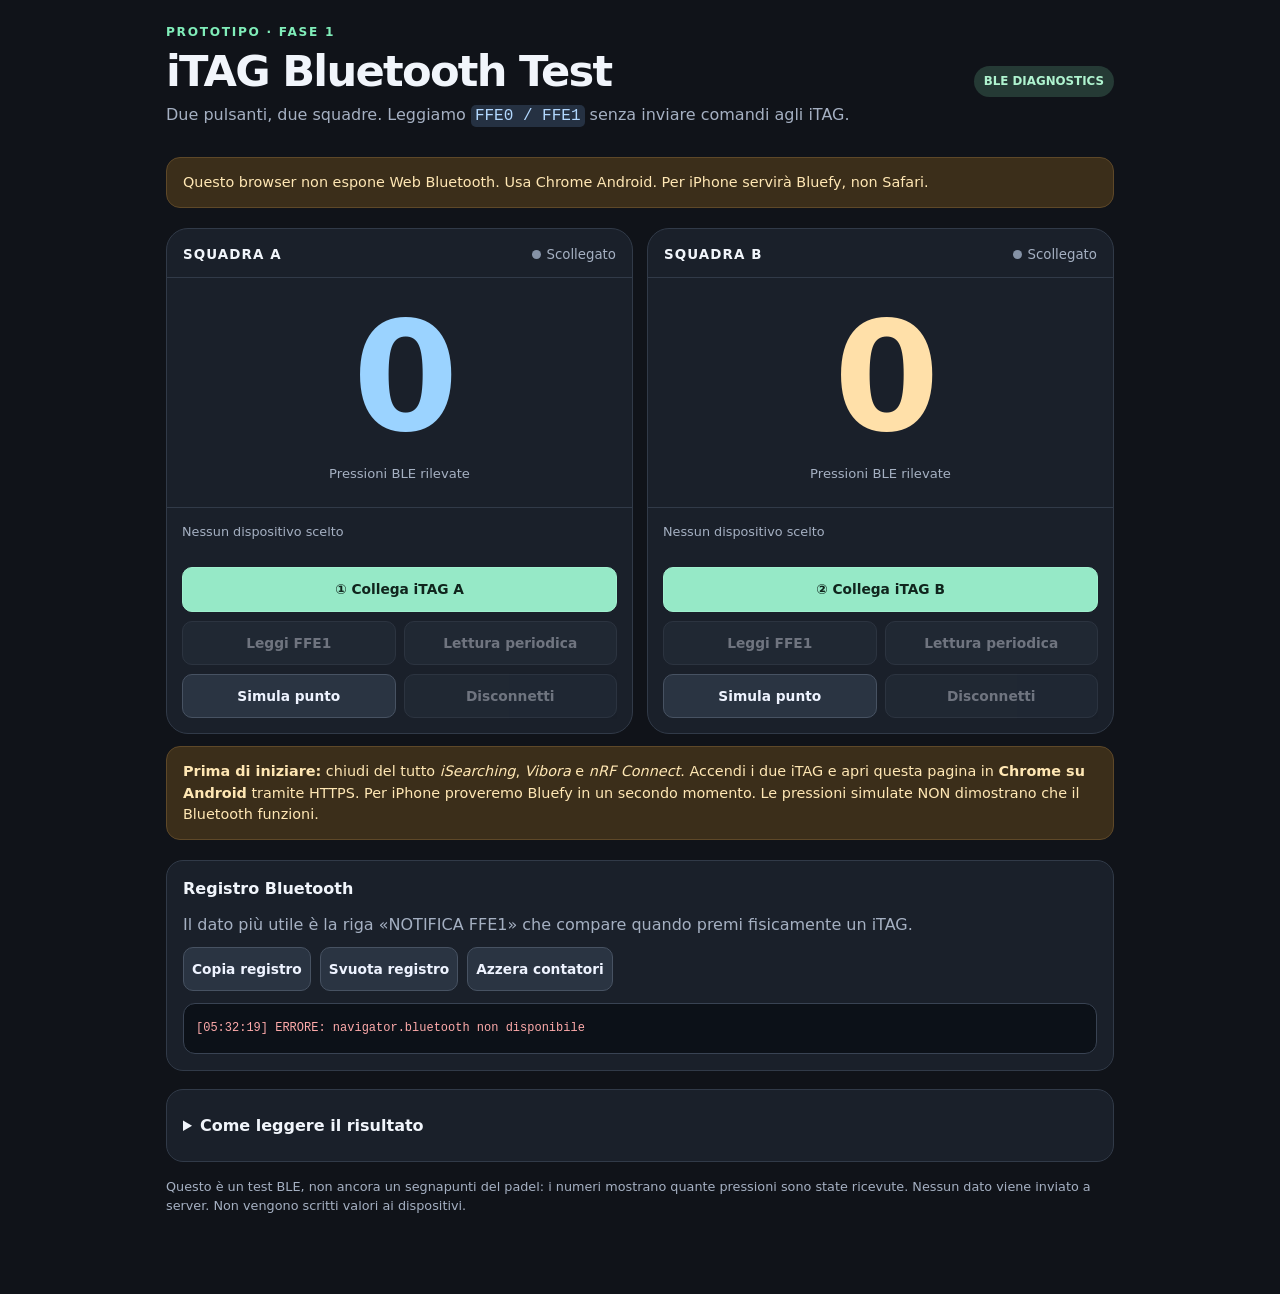
==== index.html @ ce665b89 "Add files via upload" ====
<!doctype html>
<html lang="it">
<head>
  <meta charset="utf-8">
  <meta name="viewport" content="width=device-width, initial-scale=1, viewport-fit=cover">
  <meta name="theme-color" content="#101319">
  <title>iTAG BLE Test — Due pulsanti</title>
  <style>
    :root{color-scheme:dark;--bg:#101319;--panel:#1a202a;--edge:#313a48;--text:#f1f5fb;--muted:#a5b0c2;--green:#80edb9;--yellow:#ffd27a;--blue:#90c4ff;--red:#ffa3a3}
    *{box-sizing:border-box}
    html{font-size:16px}body{background:var(--bg);color:var(--text);font-family:system-ui,-apple-system,BlinkMacSystemFont,"Segoe UI",sans-serif;margin:0;line-height:1.48}
    .wrap{width:min(980px,100%);margin:0 auto;padding:24px 16px 80px}
    header{display:flex;align-items:center;justify-content:space-between;gap:16px;margin:0 0 18px}
    .eyebrow{font-size:.76rem;letter-spacing:.14em;text-transform:uppercase;color:var(--green);font-weight:800}
    h1{font-size:clamp(1.7rem,5vw,2.7rem);letter-spacing:-.04em;line-height:1.12;margin:5px 0 8px}
    h2{font-size:1rem;margin:0 0 12px}p{color:var(--muted);margin:0 0 10px}small{color:var(--muted)}
    .tag{background:#253a35;color:#aff3cf;padding:7px 10px;border-radius:999px;font-size:.74rem;font-weight:700;white-space:nowrap}
    .info{background:#202a38;border:1px solid #344459;border-radius:14px;padding:14px 16px;font-size:.9rem;margin:12px 0 20px;color:#d7e3f5}
    .info.warn{background:#3b2e1a;border-color:#5e4828;color:#ffe7b4}
    .grid{display:grid;grid-template-columns:repeat(2,minmax(0,1fr));gap:14px}
    .card{background:var(--panel);border:1px solid var(--edge);border-radius:22px;overflow:hidden}
    .teamhead{padding:16px 16px 12px;border-bottom:1px solid var(--edge);display:flex;align-items:center;justify-content:space-between;gap:10px}
    .team-label{letter-spacing:.08em;text-transform:uppercase;font-weight:800;font-size:.84rem}
    .light{display:inline-block;width:9px;height:9px;border-radius:100%;background:#8592a6;margin-right:5px}
    .light.on{background:var(--green);box-shadow:0 0 0 4px #80edb920}.light.no{background:#e6ad65}
    .score{font-size:clamp(4.7rem,16vw,9.5rem);font-weight:900;line-height:1;text-align:center;letter-spacing:-.08em;padding:24px 0 10px;font-variant-numeric:tabular-nums}
    .card.a .score{color:#9bd3ff}.card.b .score{color:#ffe0a9}
    .subscore{text-align:center;color:var(--muted);font-size:.82rem;padding-bottom:16px;min-height:43px}
    .details{border-top:1px solid var(--edge);padding:15px;display:flex;flex-direction:column;gap:9px}
    .device-line{font-size:.8rem;color:var(--muted);min-height:35px;overflow-wrap:anywhere}
    .buttons{display:grid;grid-template-columns:1fr 1fr;gap:8px}
    button{font:inherit;cursor:pointer;font-size:.86rem;font-weight:800;border-radius:10px;border:1px solid #475262;background:#2a3442;color:#eef3ff;padding:11px 8px;touch-action:manipulation;min-height:43px}
    button.primary{border-color:#a0f0ce;background:#96e9c7;color:#10251d}
    button:disabled{cursor:not-allowed;opacity:.40}
    button:focus-visible{outline:3px solid #84b5fd;outline-offset:2px}
    .panel{margin-top:18px;background:var(--panel);border:1px solid var(--edge);border-radius:17px;padding:16px}
    .tools{display:flex;flex-wrap:wrap;gap:9px}.tools button{min-width:120px}
    .log{border:1px solid #394353;border-radius:12px;background:#0c1118;max-height:340px;overflow-y:auto;font:12px/1.55 ui-monospace,SFMono-Regular,Consolas,monospace;padding:12px;white-space:pre-wrap;overflow-wrap:anywhere;color:#b5c5d8}
    .entry{padding:3px 0;border-bottom:1px solid #202a35}.entry:last-child{border-bottom:0}
    .err{color:#ffabab}.good{color:#a4f1c5}.attention{color:#ffda95}
    details{margin-top:18px}summary{cursor:pointer;font-weight:700;padding:8px 0}
    code{background:#253142;padding:2px 4px;border-radius:5px;color:#b2d8ff}
    .footer{font-size:.8rem;margin-top:16px;color:var(--muted)}
    @media(max-width:570px){.wrap{padding:19px 12px 80px}header{align-items:flex-start}.grid{gap:10px}.card{border-radius:16px}.teamhead{padding:12px 10px}.details{padding:10px}.buttons{grid-template-columns:1fr} .buttons button{min-height:40px;padding:9px 7px} .device-line{font-size:.74rem}.score{font-size:clamp(4.5rem,21vw,7rem)}.tag{font-size:.65rem}}
  </style>
</head>
<body>
  <main class="wrap">
    <header><div><div class="eyebrow">Prototipo · Fase 1</div><h1>iTAG Bluetooth Test</h1><p>Due pulsanti, due squadre. Leggiamo <code>FFE0 / FFE1</code> senza inviare comandi agli iTAG.</p></div><div class="tag">BLE DIAGNOSTICS</div></header>
    <div id="compat" class="info" role="status">Verifica supporto Bluetooth…</div>
    <section class="grid" aria-label="Test squadre">
      <article class="card a">
        <div class="teamhead"><span class="team-label">Squadra A</span><small><span class="light" id="light0"></span><span id="state0">Scollegato</span></small></div>
        <div class="score" id="score0" aria-live="polite">0</div><div class="subscore" id="sub0">Pressioni BLE rilevate</div>
        <div class="details"><div class="device-line" id="device0">Nessun dispositivo scelto</div>
          <button class="primary" id="connect0">① Collega iTAG A</button>
          <div class="buttons"><button id="read0" disabled>Leggi FFE1</button><button id="poll0" disabled>Lettura periodica</button></div>
          <div class="buttons"><button id="sim0">Simula punto</button><button id="disconnect0" disabled>Disconnetti</button></div>
        </div>
      </article>
      <article class="card b">
        <div class="teamhead"><span class="team-label">Squadra B</span><small><span class="light" id="light1"></span><span id="state1">Scollegato</span></small></div>
        <div class="score" id="score1" aria-live="polite">0</div><div class="subscore" id="sub1">Pressioni BLE rilevate</div>
        <div class="details"><div class="device-line" id="device1">Nessun dispositivo scelto</div>
          <button class="primary" id="connect1">② Collega iTAG B</button>
          <div class="buttons"><button id="read1" disabled>Leggi FFE1</button><button id="poll1" disabled>Lettura periodica</button></div>
          <div class="buttons"><button id="sim1">Simula punto</button><button id="disconnect1" disabled>Disconnetti</button></div>
        </div>
      </article>
    </section>
    <div class="info warn"><strong>Prima di iniziare:</strong> chiudi del tutto <em>iSearching</em>, <em>Vibora</em> e <em>nRF Connect</em>. Accendi i due iTAG e apri questa pagina in <strong>Chrome su Android</strong> tramite HTTPS. Per iPhone proveremo Bluefy in un secondo momento. Le pressioni simulate NON dimostrano che il Bluetooth funzioni.</div>
    <section class="panel"><h2>Registro Bluetooth</h2><p>Il dato più utile è la riga «NOTIFICA FFE1» che compare quando premi fisicamente un iTAG.</p>
      <div class="tools" style="margin-bottom:12px"><button id="copy">Copia registro</button><button id="clear">Svuota registro</button><button id="reset">Azzera contatori</button></div>
      <div class="log" id="log" aria-live="polite" aria-label="Registro eventi BLE"></div>
    </section>
    <details class="panel"><summary>Come leggere il risultato</summary>
      <p><strong>«Notifiche attive» + «NOTIFICA FFE1» quando premi:</strong> il metodo Web Bluetooth funziona: possiamo sviluppare la grafica personalizzata.</p>
      <p><strong>«Collegato», ma errore su startNotifications:</strong> il dispositivo è visibile, ma il browser non riesce ad abilitare la ricezione delle pressioni. Il tuo iTAG aveva mostrato un descrittore non standard: è un'ipotesi da verificare.</p>
      <p><strong>«Leggi FFE1» mostra sempre 00:</strong> non è necessariamente un guasto; la pressione potrebbe produrre eventi rapidissimi. Prova l'opzione sperimentale «Lettura periodica» solo come diagnostica.</p>
      <p><strong>«Simula punto»:</strong> serve esclusivamente a verificare il contatore grafico. Non comunica con il dispositivo.</p>
      <p><strong>Il secondo iTAG non si collega:</strong> spegni e riaccendi iTAG B, assicurati che nessun'altra app lo stia usando e riprova.</p>
    </details>
    <div class="footer">Questo è un test BLE, non ancora un segnapunti del padel: i numeri mostrano quante pressioni sono state ricevute. Nessun dato viene inviato a server. Non vengono scritti valori ai dispositivi.</div>
  </main>
  <script>
    'use strict';
    const SERVICE = 0xffe0;
    const CHARACTERISTIC = 0xffe1;
    const $ = id => document.getElementById(id);
    const slots = [0,1].map(i => ({ i, device:null, characteristic:null, count:0, polling:null, pollingBusy:false,
      skipEvents: false, lastPollHex:null, lastCountAt:0, notifications:false, listener:null, busy:false }));
    const records = [];
    function timestamp(){return new Date().toLocaleTimeString('it-IT',{hour12:false});}
    function log(message,klass=''){
      const entry = { message:`[${timestamp()}] ${message}`, klass}; records.push(entry);
      if(records.length>200) records.shift();
      const div=document.createElement('div'); div.className=`entry ${klass}`; div.textContent=entry.message;
      $('log').append(div); if($('log').children.length>200) $('log').firstElementChild.remove();
      $('log').scrollTop=$('log').scrollHeight;
    }
    function hex(view){return Array.from(new Uint8Array(view.buffer,view.byteOffset,view.byteLength),b=>b.toString(16).padStart(2,'0').toUpperCase()).join(' ');}
    function show(s){
      const connected=!!(s.device?.gatt?.connected);
      $(`score${s.i}`).textContent=String(s.count);
      $(`state${s.i}`).textContent=connected?(s.notifications?'Notifiche ON':'Collegato'):'Scollegato';
      $(`light${s.i}`).className='light'+(s.notifications&&connected?' on':connected?' no':'');
      $(`device${s.i}`).textContent=s.device?(s.device.name||'Dispositivo senza nome')+' · '+(s.characteristic?'FFE1 disponibile':'caratteristica non ancora accessibile'):'Nessun dispositivo scelto';
      $(`connect${s.i}`).disabled=s.busy||connected;
      $(`disconnect${s.i}`).disabled=!connected||s.busy;
      $(`read${s.i}`).disabled=!connected||!s.characteristic?.properties.read;
      $(`poll${s.i}`).disabled=!connected||!s.characteristic?.properties.read;
      $(`poll${s.i}`).textContent=s.polling?'Ferma lettura':'Lettura periodica';
      $(`sub${s.i}`).textContent=s.polling?'Lettura sperimentale ogni 180 ms':s.notifications?'Ascolto pressioni attivo':'Pressioni BLE rilevate';
    }
    function count(s,source,bytes){
      const now=Date.now();
      // Only a non-zero signal is considered a candidate press; 0x00 generally means idle.
      if(!bytes.some(v=>v!==0)) return;
      if(now-s.lastCountAt<240){log(`Squadra ${s.i?'B':'A'}: segnale ignorato (antirimbalzo 240 ms)`);return;}
      s.lastCountAt=now; s.count++; show(s);
      log(`Squadra ${s.i?'B':'A'}: PRESSIONE RILEVATA (${source}, ${bytes.map(v=>v.toString(16).padStart(2,'0')).join(' ').toUpperCase()})`,'good');
    }
    function offPoll(s){if(s.polling!==null){clearInterval(s.polling);s.polling=null;s.lastPollHex=null;log(`Squadra ${s.i?'B':'A'}: lettura periodica interrotta`)}show(s)}
    function cleanup(s, reason){
      offPoll(s);
      if(s.characteristic && s.listener){try{s.characteristic.removeEventListener('characteristicvaluechanged',s.listener)}catch(e){}}
      s.characteristic=null;s.listener=null;s.notifications=false;s.busy=false;
      log(`Squadra ${s.i?'B':'A'}: ${reason}`,'attention'); show(s);
    }
    async function connect(s){
      // Keep requestDevice as the first awaited step after the user button click.
      if(!navigator.bluetooth){log('Browser senza Web Bluetooth. Usa Chrome Android su una pagina HTTPS.','err');return;}
      if(s.busy || s.device?.gatt?.connected)return;
      s.busy=true; show(s);
      const letter=s.i?'B':'A';
      try{
        log(`Squadra ${letter}: apertura selezione dispositivi…`);
        const dev=await navigator.bluetooth.requestDevice({acceptAllDevices:true,optionalServices:[SERVICE]});
        if(slots.some(other=>other!==s && other.device && other.device.id===dev.id)){
          log(`Squadra ${letter}: questo iTAG è già assegnato all'altra squadra. Seleziona l'altro dispositivo.`,'err');return;
        }
        s.device=dev;
        dev.addEventListener('gattserverdisconnected',()=>{if(s.device===dev)cleanup(s,'disconnesso dal dispositivo')});
        log(`Squadra ${letter}: scelto «${dev.name||'senza nome'}»`);
        const server=await dev.gatt.connect(); log(`Squadra ${letter}: GATT collegato`,'good');
        const service=await server.getPrimaryService(SERVICE); log(`Squadra ${letter}: servizio FFE0 trovato`,'good');
        const characteristic=await service.getCharacteristic(CHARACTERISTIC);
        s.characteristic=characteristic;
        const ps=Object.keys(characteristic.properties).filter(k=>characteristic.properties[k]);
        log(`Squadra ${letter}: FFE1 trovata — proprietà ${ps.join(', ')}`,'good');
        s.listener=event=>{
          const v=event.target.value;
          if(!v)return;
          const value=hex(v);
          if(s.skipEvents){log(`Squadra ${letter}: aggiornamento in lettura (non contato) = ${value}`);return;}
          log(`Squadra ${letter}: NOTIFICA FFE1 = ${value}`,'good');
          const bytes=Array.from(new Uint8Array(v.buffer,v.byteOffset,v.byteLength));
          count(s,'notifica',bytes);
        };
        characteristic.addEventListener('characteristicvaluechanged',s.listener);
        if(characteristic.properties.notify || characteristic.properties.indicate){
          try{
            await characteristic.startNotifications();
            s.notifications=true;
            log(`Squadra ${letter}: notifiche ATTIVE. Premi il pulsante fisico!`,'good');
          }catch(e){log(`Squadra ${letter}: startNotifications NON riuscito: ${e.name||'Errore'} — ${e.message||e}. Puoi provare «Leggi FFE1» o «Lettura periodica».`,'err')}
        }else{
          log(`Squadra ${letter}: caratteristica senza proprietà NOTIFY/INDICATE`,'err');
        }
      }catch(e){
        log(`Squadra ${letter}: ${e.name||'Errore'} — ${e.message||String(e)}`,'err');
        if(e.name==='NotFoundError')log('Se hai annullato la selezione, non è un problema. Se FFE0 non viene trovato, chiudi le altre app BLE.');
      }finally{s.busy=false; show(s)}
    }
    async function readOnce(s,fromPoll=false){
      if(!s.characteristic?.properties.read || !s.device?.gatt?.connected || s.pollingBusy)return;
      s.pollingBusy=true;
      try{
        s.skipEvents=true;
        const v=await s.characteristic.readValue();
        const value=hex(v); const letter=s.i?'B':'A';
        if(!fromPoll){log(`Squadra ${letter}: lettura manuale FFE1 = ${value}`)}
        else{
          if(value!==s.lastPollHex)log(`Squadra ${letter}: polling FFE1 = ${value}`);
          // With polling, count only changes from zero to a non-zero value.
          if(s.lastPollHex!==null && s.lastPollHex!==value && Array.from(new Uint8Array(v.buffer,v.byteOffset,v.byteLength)).some(x=>x!==0)){
            count(s,'lettura periodica',Array.from(new Uint8Array(v.buffer,v.byteOffset,v.byteLength)));
          }
          s.lastPollHex=value;
        }
      }catch(e){log(`Squadra ${s.i?'B':'A'}: errore lettura ${e.name||''} ${e.message||e}`,'err');if(fromPoll)offPoll(s)}
      finally{s.skipEvents=false;s.pollingBusy=false}
    }
    function togglePoll(s){
      if(s.polling){offPoll(s);return}
      if(!s.characteristic?.properties.read)return;
      if(s.notifications)log(`Squadra ${s.i?'B':'A'}: notifiche già attive; la lettura periodica è solo diagnostica.`,'attention');
      s.lastPollHex=null;
      s.polling=setInterval(()=>{readOnce(s,true)},180);
      log(`Squadra ${s.i?'B':'A'}: avvio lettura periodica ogni 180 ms (sperimentale, può perdere pressioni brevi)`,'attention');
      show(s);
    }
    function disconnect(s){
      offPoll(s);
      try{if(s.device?.gatt?.connected)s.device.gatt.disconnect()}catch(e){log(`Errore disconnessione: ${e.message||e}`,'err')}
      cleanup(s,'disconnessione manuale');
      s.device=null;show(s);
    }
    for(const s of slots){
      $(`connect${s.i}`).addEventListener('click',()=>connect(s));
      $(`read${s.i}`).addEventListener('click',()=>readOnce(s));
      $(`poll${s.i}`).addEventListener('click',()=>togglePoll(s));
      $(`disconnect${s.i}`).addEventListener('click',()=>disconnect(s));
      $(`sim${s.i}`).addEventListener('click',()=>{s.count++;show(s);log(`Squadra ${s.i?'B':'A'}: punto SIMULATO manualmente (non BLE)`,'attention')});
      show(s);
    }
    $('reset').addEventListener('click',()=>{slots.forEach(s=>{s.count=0;show(s)});log('Contatori azzerati. Le connessioni restano attive.')});
    $('clear').addEventListener('click',()=>{records.length=0;$('log').textContent='';log('Registro pulito')});
    $('copy').addEventListener('click',async()=>{
      const data=records.map(r=>r.message).join('\n');
      try{await navigator.clipboard.writeText(data);log('Registro copiato negli appunti','good')}
      catch(e){
        try{const t=document.createElement('textarea');t.value=data;document.body.append(t);t.select();document.execCommand('copy');t.remove();log('Registro copiato negli appunti','good')}
        catch(_){log('Copia non disponibile: puoi selezionare manualmente il registro.','err')}
      }
    });
    const secure=window.isSecureContext;
    if(!secure){$('compat').className='info warn';$('compat').textContent='Connessione non sicura: pubblica index.html su GitHub Pages (HTTPS). Web Bluetooth richiede un contesto sicuro.'; log('ERRORE: pagina non in contesto sicuro','err')}
    else if(!navigator.bluetooth){$('compat').className='info warn';$('compat').textContent='Questo browser non espone Web Bluetooth. Usa Chrome Android. Per iPhone servirà Bluefy, non Safari.'; log('ERRORE: navigator.bluetooth non disponibile','err')}
    else{$('compat').textContent='Web Bluetooth disponibile. Chiudi le altre app BLE, accendi gli iTAG, poi premi «Collega iTAG A» e «Collega iTAG B».';log('Web Bluetooth disponibile. Test pronto.','good')}
  </script>
</body>
</html>
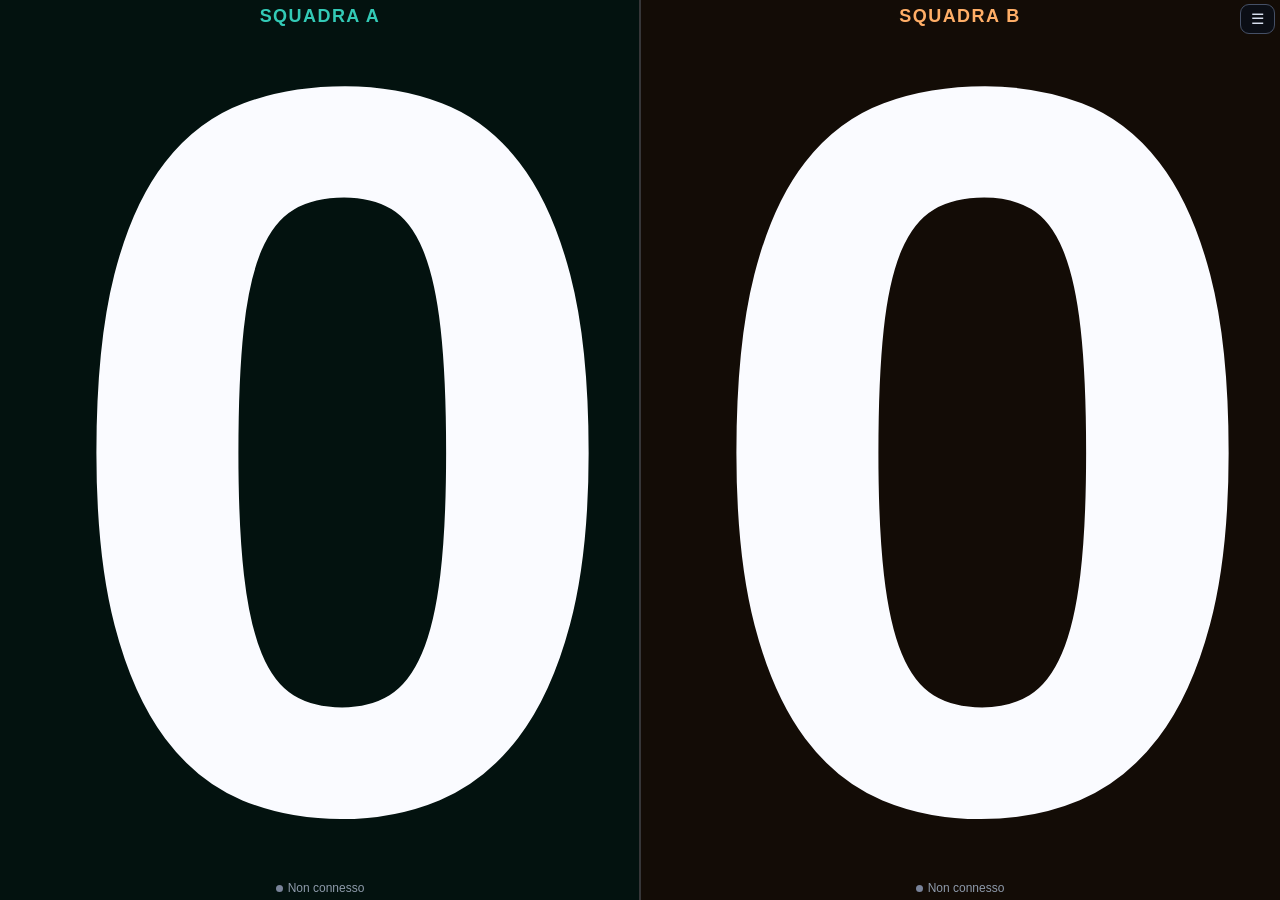
==== commit ecbe7943: "Add files via upload" ====
--- a/index.html
+++ b/index.html
@@ -2,232 +2,64 @@
 <html lang="it">
 <head>
   <meta charset="utf-8">
-  <meta name="viewport" content="width=device-width, initial-scale=1, viewport-fit=cover">
-  <meta name="theme-color" content="#101319">
-  <title>iTAG BLE Test — Due pulsanti</title>
-  <style>
-    :root{color-scheme:dark;--bg:#101319;--panel:#1a202a;--edge:#313a48;--text:#f1f5fb;--muted:#a5b0c2;--green:#80edb9;--yellow:#ffd27a;--blue:#90c4ff;--red:#ffa3a3}
-    *{box-sizing:border-box}
-    html{font-size:16px}body{background:var(--bg);color:var(--text);font-family:system-ui,-apple-system,BlinkMacSystemFont,"Segoe UI",sans-serif;margin:0;line-height:1.48}
-    .wrap{width:min(980px,100%);margin:0 auto;padding:24px 16px 80px}
-    header{display:flex;align-items:center;justify-content:space-between;gap:16px;margin:0 0 18px}
-    .eyebrow{font-size:.76rem;letter-spacing:.14em;text-transform:uppercase;color:var(--green);font-weight:800}
-    h1{font-size:clamp(1.7rem,5vw,2.7rem);letter-spacing:-.04em;line-height:1.12;margin:5px 0 8px}
-    h2{font-size:1rem;margin:0 0 12px}p{color:var(--muted);margin:0 0 10px}small{color:var(--muted)}
-    .tag{background:#253a35;color:#aff3cf;padding:7px 10px;border-radius:999px;font-size:.74rem;font-weight:700;white-space:nowrap}
-    .info{background:#202a38;border:1px solid #344459;border-radius:14px;padding:14px 16px;font-size:.9rem;margin:12px 0 20px;color:#d7e3f5}
-    .info.warn{background:#3b2e1a;border-color:#5e4828;color:#ffe7b4}
-    .grid{display:grid;grid-template-columns:repeat(2,minmax(0,1fr));gap:14px}
-    .card{background:var(--panel);border:1px solid var(--edge);border-radius:22px;overflow:hidden}
-    .teamhead{padding:16px 16px 12px;border-bottom:1px solid var(--edge);display:flex;align-items:center;justify-content:space-between;gap:10px}
-    .team-label{letter-spacing:.08em;text-transform:uppercase;font-weight:800;font-size:.84rem}
-    .light{display:inline-block;width:9px;height:9px;border-radius:100%;background:#8592a6;margin-right:5px}
-    .light.on{background:var(--green);box-shadow:0 0 0 4px #80edb920}.light.no{background:#e6ad65}
-    .score{font-size:clamp(4.7rem,16vw,9.5rem);font-weight:900;line-height:1;text-align:center;letter-spacing:-.08em;padding:24px 0 10px;font-variant-numeric:tabular-nums}
-    .card.a .score{color:#9bd3ff}.card.b .score{color:#ffe0a9}
-    .subscore{text-align:center;color:var(--muted);font-size:.82rem;padding-bottom:16px;min-height:43px}
-    .details{border-top:1px solid var(--edge);padding:15px;display:flex;flex-direction:column;gap:9px}
-    .device-line{font-size:.8rem;color:var(--muted);min-height:35px;overflow-wrap:anywhere}
-    .buttons{display:grid;grid-template-columns:1fr 1fr;gap:8px}
-    button{font:inherit;cursor:pointer;font-size:.86rem;font-weight:800;border-radius:10px;border:1px solid #475262;background:#2a3442;color:#eef3ff;padding:11px 8px;touch-action:manipulation;min-height:43px}
-    button.primary{border-color:#a0f0ce;background:#96e9c7;color:#10251d}
-    button:disabled{cursor:not-allowed;opacity:.40}
-    button:focus-visible{outline:3px solid #84b5fd;outline-offset:2px}
-    .panel{margin-top:18px;background:var(--panel);border:1px solid var(--edge);border-radius:17px;padding:16px}
-    .tools{display:flex;flex-wrap:wrap;gap:9px}.tools button{min-width:120px}
-    .log{border:1px solid #394353;border-radius:12px;background:#0c1118;max-height:340px;overflow-y:auto;font:12px/1.55 ui-monospace,SFMono-Regular,Consolas,monospace;padding:12px;white-space:pre-wrap;overflow-wrap:anywhere;color:#b5c5d8}
-    .entry{padding:3px 0;border-bottom:1px solid #202a35}.entry:last-child{border-bottom:0}
-    .err{color:#ffabab}.good{color:#a4f1c5}.attention{color:#ffda95}
-    details{margin-top:18px}summary{cursor:pointer;font-weight:700;padding:8px 0}
-    code{background:#253142;padding:2px 4px;border-radius:5px;color:#b2d8ff}
-    .footer{font-size:.8rem;margin-top:16px;color:var(--muted)}
-    @media(max-width:570px){.wrap{padding:19px 12px 80px}header{align-items:flex-start}.grid{gap:10px}.card{border-radius:16px}.teamhead{padding:12px 10px}.details{padding:10px}.buttons{grid-template-columns:1fr} .buttons button{min-height:40px;padding:9px 7px} .device-line{font-size:.74rem}.score{font-size:clamp(4.5rem,21vw,7rem)}.tag{font-size:.65rem}}
-  </style>
+  <meta name="viewport" content="width=device-width, initial-scale=1, maximum-scale=1, viewport-fit=cover">
+  <meta name="theme-color" content="#05070b">
+  <meta name="apple-mobile-web-app-capable" content="yes">
+  <meta name="apple-mobile-web-app-status-bar-style" content="black-translucent">
+  <meta name="description" content="Segnapunti padel Bluetooth per due pulsanti iTAG, versione sperimentale per Bluefy iOS.">
+  <title>Padel BLE · Bluefy</title>
+  <link rel="stylesheet" href="./app.css">
+  <script type="module" src="./app.mjs"></script>
 </head>
 <body>
-  <main class="wrap">
-    <header><div><div class="eyebrow">Prototipo · Fase 1</div><h1>iTAG Bluetooth Test</h1><p>Due pulsanti, due squadre. Leggiamo <code>FFE0 / FFE1</code> senza inviare comandi agli iTAG.</p></div><div class="tag">BLE DIAGNOSTICS</div></header>
-    <div id="compat" class="info" role="status">Verifica supporto Bluetooth…</div>
-    <section class="grid" aria-label="Test squadre">
-      <article class="card a">
-        <div class="teamhead"><span class="team-label">Squadra A</span><small><span class="light" id="light0"></span><span id="state0">Scollegato</span></small></div>
-        <div class="score" id="score0" aria-live="polite">0</div><div class="subscore" id="sub0">Pressioni BLE rilevate</div>
-        <div class="details"><div class="device-line" id="device0">Nessun dispositivo scelto</div>
-          <button class="primary" id="connect0">① Collega iTAG A</button>
-          <div class="buttons"><button id="read0" disabled>Leggi FFE1</button><button id="poll0" disabled>Lettura periodica</button></div>
-          <div class="buttons"><button id="sim0">Simula punto</button><button id="disconnect0" disabled>Disconnetti</button></div>
+  <main id="scoreboard" class="scoreboard" aria-label="Tabellone padel, tocca per aprire le impostazioni">
+    <section id="team-panel-0" class="team-panel team-a" aria-label="Squadra A, tocca per impostazioni">
+      <div class="team-name">SQUADRA A</div>
+      <div class="big-score" id="score-0" aria-live="polite">0</div>
+      <div class="indicator" id="connection-0"><span class="status-dot"></span><span id="connection-label-0">Non connesso</span></div>
+    </section>
+    <div class="center-rule" id="center-rule"></div>
+    <div class="scoreboard-divider" aria-hidden="true"></div>
+    <section id="team-panel-1" class="team-panel team-b" aria-label="Squadra B, tocca per impostazioni">
+      <div class="team-name">SQUADRA B</div>
+      <div class="big-score" id="score-1" aria-live="polite">0</div>
+      <div class="indicator" id="connection-1"><span class="status-dot"></span><span id="connection-label-1">Non connesso</span></div>
+    </section>
+    <button class="open-settings" id="open-settings" aria-label="Apri impostazioni">☰</button>
+  </main>
+
+  <div id="portrait-note" role="note">Ruota il telefono in orizzontale per avere punteggi più grandi.</div>
+
+  <div class="overlay hidden" id="overlay" aria-hidden="true">
+    <section class="settings" role="dialog" aria-modal="true" aria-labelledby="settings-title">
+      <div class="settings-head"><div><h1 id="settings-title">Padel BLE</h1><p>Bluefy · prototipo web 0.1</p></div><button class="close" id="close-settings" aria-label="Chiudi impostazioni">×</button></div>
+      <div class="settings-scroll">
+        <div id="notices" class="notice">Per collegare i pulsanti usa Bluefy su iPhone e una pagina HTTPS.</div>
+        <div class="setting-section">
+          <h2>Dispositivi Bluetooth</h2>
+          <div class="device-row"><div><strong>Squadra A</strong><small id="detail-0">Da associare</small></div><div class="device-actions"><button class="primary teal" id="connect-0">Collega A</button><button class="secondary" id="disconnect-0">Scollega</button></div></div>
+          <div class="device-row"><div><strong>Squadra B</strong><small id="detail-1">Da associare</small></div><div class="device-actions"><button class="primary orange" id="connect-1">Collega B</button><button class="secondary" id="disconnect-1">Scollega</button></div></div>
+          <p class="hint">Ricerca filtrata sul servizio <code>FFE0</code>, l'unica risultata affidabile nei tuoi test. Ascolto eventi su <code>FFE1</code>.</p>
         </div>
-      </article>
-      <article class="card b">
-        <div class="teamhead"><span class="team-label">Squadra B</span><small><span class="light" id="light1"></span><span id="state1">Scollegato</span></small></div>
-        <div class="score" id="score1" aria-live="polite">0</div><div class="subscore" id="sub1">Pressioni BLE rilevate</div>
-        <div class="details"><div class="device-line" id="device1">Nessun dispositivo scelto</div>
-          <button class="primary" id="connect1">② Collega iTAG B</button>
-          <div class="buttons"><button id="read1" disabled>Leggi FFE1</button><button id="poll1" disabled>Lettura periodica</button></div>
-          <div class="buttons"><button id="sim1">Simula punto</button><button id="disconnect1" disabled>Disconnetti</button></div>
+        <div class="setting-section">
+          <h2>Regole della partita</h2>
+          <label class="select-label" for="mode">Punteggio sul 40–40</label>
+          <select id="mode">
+            <option value="ADVANTAGE">Vantaggi classici (AD illimitati)</option>
+            <option value="GOLDEN">Punto de Oro (punto decisivo)</option>
+            <option value="STAR">Star Point (2 vantaggi annullati)</option>
+          </select>
+          <p class="hint">Il cambio di regola richiede una nuova partita. I set non sono previsti. Dopo un game, il tabellone mostra i game fino alla pressione successiva.</p>
         </div>
-      </article>
+        <div class="setting-section">
+          <h2>Correzione e prova</h2>
+          <div class="button-grid"><button class="secondary" id="plus-0">+ punto A (test)</button><button class="secondary" id="plus-1">+ punto B (test)</button><button class="secondary" id="undo-0">Annulla A</button><button class="secondary" id="undo-1">Annulla B</button><button class="secondary" id="fake-0">Simula FFE1 A</button><button class="secondary" id="fake-1">Simula FFE1 B</button><button class="secondary" id="read-0">Leggi FFE1 A</button><button class="secondary" id="read-1">Leggi FFE1 B</button></div>
+          <p class="hint">Clic singolo iTAG: punto dopo 950 ms. Doppio clic: annulla un punto della propria squadra. Notifiche ravvicinate sotto 320 ms vengono ignorate perché gli iTAG possono duplicarle.</p>
+          <div class="button-grid"><button class="secondary" id="fullscreen">Schermo intero (se supportato)</button><button class="danger" id="reset">Nuova partita</button></div>
+        </div>
+        <div class="setting-section"><div class="log-head"><h2>Registro Bluetooth</h2><div><button class="secondary small" id="copy-log">Copia</button><button class="secondary small" id="clear-log">Pulisci</button></div></div><pre id="log" tabindex="0">Nessun evento.</pre><p class="hint">Se compare «Notifiche attive» ma premendo l'iTAG non appare «NOTIFY FFE1», il problema è prima della logica del punteggio: Bluefy potrebbe non inoltrare le notifiche senza CCCD 0x2902.</p></div>
+      </div>
     </section>
-    <div class="info warn"><strong>Prima di iniziare:</strong> chiudi del tutto <em>iSearching</em>, <em>Vibora</em> e <em>nRF Connect</em>. Accendi i due iTAG e apri questa pagina in <strong>Chrome su Android</strong> tramite HTTPS. Per iPhone proveremo Bluefy in un secondo momento. Le pressioni simulate NON dimostrano che il Bluetooth funzioni.</div>
-    <section class="panel"><h2>Registro Bluetooth</h2><p>Il dato più utile è la riga «NOTIFICA FFE1» che compare quando premi fisicamente un iTAG.</p>
-      <div class="tools" style="margin-bottom:12px"><button id="copy">Copia registro</button><button id="clear">Svuota registro</button><button id="reset">Azzera contatori</button></div>
-      <div class="log" id="log" aria-live="polite" aria-label="Registro eventi BLE"></div>
-    </section>
-    <details class="panel"><summary>Come leggere il risultato</summary>
-      <p><strong>«Notifiche attive» + «NOTIFICA FFE1» quando premi:</strong> il metodo Web Bluetooth funziona: possiamo sviluppare la grafica personalizzata.</p>
-      <p><strong>«Collegato», ma errore su startNotifications:</strong> il dispositivo è visibile, ma il browser non riesce ad abilitare la ricezione delle pressioni. Il tuo iTAG aveva mostrato un descrittore non standard: è un'ipotesi da verificare.</p>
-      <p><strong>«Leggi FFE1» mostra sempre 00:</strong> non è necessariamente un guasto; la pressione potrebbe produrre eventi rapidissimi. Prova l'opzione sperimentale «Lettura periodica» solo come diagnostica.</p>
-      <p><strong>«Simula punto»:</strong> serve esclusivamente a verificare il contatore grafico. Non comunica con il dispositivo.</p>
-      <p><strong>Il secondo iTAG non si collega:</strong> spegni e riaccendi iTAG B, assicurati che nessun'altra app lo stia usando e riprova.</p>
-    </details>
-    <div class="footer">Questo è un test BLE, non ancora un segnapunti del padel: i numeri mostrano quante pressioni sono state ricevute. Nessun dato viene inviato a server. Non vengono scritti valori ai dispositivi.</div>
-  </main>
-  <script>
-    'use strict';
-    const SERVICE = 0xffe0;
-    const CHARACTERISTIC = 0xffe1;
-    const $ = id => document.getElementById(id);
-    const slots = [0,1].map(i => ({ i, device:null, characteristic:null, count:0, polling:null, pollingBusy:false,
-      skipEvents: false, lastPollHex:null, lastCountAt:0, notifications:false, listener:null, busy:false }));
-    const records = [];
-    function timestamp(){return new Date().toLocaleTimeString('it-IT',{hour12:false});}
-    function log(message,klass=''){
-      const entry = { message:`[${timestamp()}] ${message}`, klass}; records.push(entry);
-      if(records.length>200) records.shift();
-      const div=document.createElement('div'); div.className=`entry ${klass}`; div.textContent=entry.message;
-      $('log').append(div); if($('log').children.length>200) $('log').firstElementChild.remove();
-      $('log').scrollTop=$('log').scrollHeight;
-    }
-    function hex(view){return Array.from(new Uint8Array(view.buffer,view.byteOffset,view.byteLength),b=>b.toString(16).padStart(2,'0').toUpperCase()).join(' ');}
-    function show(s){
-      const connected=!!(s.device?.gatt?.connected);
-      $(`score${s.i}`).textContent=String(s.count);
-      $(`state${s.i}`).textContent=connected?(s.notifications?'Notifiche ON':'Collegato'):'Scollegato';
-      $(`light${s.i}`).className='light'+(s.notifications&&connected?' on':connected?' no':'');
-      $(`device${s.i}`).textContent=s.device?(s.device.name||'Dispositivo senza nome')+' · '+(s.characteristic?'FFE1 disponibile':'caratteristica non ancora accessibile'):'Nessun dispositivo scelto';
-      $(`connect${s.i}`).disabled=s.busy||connected;
-      $(`disconnect${s.i}`).disabled=!connected||s.busy;
-      $(`read${s.i}`).disabled=!connected||!s.characteristic?.properties.read;
-      $(`poll${s.i}`).disabled=!connected||!s.characteristic?.properties.read;
-      $(`poll${s.i}`).textContent=s.polling?'Ferma lettura':'Lettura periodica';
-      $(`sub${s.i}`).textContent=s.polling?'Lettura sperimentale ogni 180 ms':s.notifications?'Ascolto pressioni attivo':'Pressioni BLE rilevate';
-    }
-    function count(s,source,bytes){
-      const now=Date.now();
-      // Only a non-zero signal is considered a candidate press; 0x00 generally means idle.
-      if(!bytes.some(v=>v!==0)) return;
-      if(now-s.lastCountAt<240){log(`Squadra ${s.i?'B':'A'}: segnale ignorato (antirimbalzo 240 ms)`);return;}
-      s.lastCountAt=now; s.count++; show(s);
-      log(`Squadra ${s.i?'B':'A'}: PRESSIONE RILEVATA (${source}, ${bytes.map(v=>v.toString(16).padStart(2,'0')).join(' ').toUpperCase()})`,'good');
-    }
-    function offPoll(s){if(s.polling!==null){clearInterval(s.polling);s.polling=null;s.lastPollHex=null;log(`Squadra ${s.i?'B':'A'}: lettura periodica interrotta`)}show(s)}
-    function cleanup(s, reason){
-      offPoll(s);
-      if(s.characteristic && s.listener){try{s.characteristic.removeEventListener('characteristicvaluechanged',s.listener)}catch(e){}}
-      s.characteristic=null;s.listener=null;s.notifications=false;s.busy=false;
-      log(`Squadra ${s.i?'B':'A'}: ${reason}`,'attention'); show(s);
-    }
-    async function connect(s){
-      // Keep requestDevice as the first awaited step after the user button click.
-      if(!navigator.bluetooth){log('Browser senza Web Bluetooth. Usa Chrome Android su una pagina HTTPS.','err');return;}
-      if(s.busy || s.device?.gatt?.connected)return;
-      s.busy=true; show(s);
-      const letter=s.i?'B':'A';
-      try{
-        log(`Squadra ${letter}: apertura selezione dispositivi…`);
-        const dev=await navigator.bluetooth.requestDevice({acceptAllDevices:true,optionalServices:[SERVICE]});
-        if(slots.some(other=>other!==s && other.device && other.device.id===dev.id)){
-          log(`Squadra ${letter}: questo iTAG è già assegnato all'altra squadra. Seleziona l'altro dispositivo.`,'err');return;
-        }
-        s.device=dev;
-        dev.addEventListener('gattserverdisconnected',()=>{if(s.device===dev)cleanup(s,'disconnesso dal dispositivo')});
-        log(`Squadra ${letter}: scelto «${dev.name||'senza nome'}»`);
-        const server=await dev.gatt.connect(); log(`Squadra ${letter}: GATT collegato`,'good');
-        const service=await server.getPrimaryService(SERVICE); log(`Squadra ${letter}: servizio FFE0 trovato`,'good');
-        const characteristic=await service.getCharacteristic(CHARACTERISTIC);
-        s.characteristic=characteristic;
-        const ps=Object.keys(characteristic.properties).filter(k=>characteristic.properties[k]);
-        log(`Squadra ${letter}: FFE1 trovata — proprietà ${ps.join(', ')}`,'good');
-        s.listener=event=>{
-          const v=event.target.value;
-          if(!v)return;
-          const value=hex(v);
-          if(s.skipEvents){log(`Squadra ${letter}: aggiornamento in lettura (non contato) = ${value}`);return;}
-          log(`Squadra ${letter}: NOTIFICA FFE1 = ${value}`,'good');
-          const bytes=Array.from(new Uint8Array(v.buffer,v.byteOffset,v.byteLength));
-          count(s,'notifica',bytes);
-        };
-        characteristic.addEventListener('characteristicvaluechanged',s.listener);
-        if(characteristic.properties.notify || characteristic.properties.indicate){
-          try{
-            await characteristic.startNotifications();
-            s.notifications=true;
-            log(`Squadra ${letter}: notifiche ATTIVE. Premi il pulsante fisico!`,'good');
-          }catch(e){log(`Squadra ${letter}: startNotifications NON riuscito: ${e.name||'Errore'} — ${e.message||e}. Puoi provare «Leggi FFE1» o «Lettura periodica».`,'err')}
-        }else{
-          log(`Squadra ${letter}: caratteristica senza proprietà NOTIFY/INDICATE`,'err');
-        }
-      }catch(e){
-        log(`Squadra ${letter}: ${e.name||'Errore'} — ${e.message||String(e)}`,'err');
-        if(e.name==='NotFoundError')log('Se hai annullato la selezione, non è un problema. Se FFE0 non viene trovato, chiudi le altre app BLE.');
-      }finally{s.busy=false; show(s)}
-    }
-    async function readOnce(s,fromPoll=false){
-      if(!s.characteristic?.properties.read || !s.device?.gatt?.connected || s.pollingBusy)return;
-      s.pollingBusy=true;
-      try{
-        s.skipEvents=true;
-        const v=await s.characteristic.readValue();
-        const value=hex(v); const letter=s.i?'B':'A';
-        if(!fromPoll){log(`Squadra ${letter}: lettura manuale FFE1 = ${value}`)}
-        else{
-          if(value!==s.lastPollHex)log(`Squadra ${letter}: polling FFE1 = ${value}`);
-          // With polling, count only changes from zero to a non-zero value.
-          if(s.lastPollHex!==null && s.lastPollHex!==value && Array.from(new Uint8Array(v.buffer,v.byteOffset,v.byteLength)).some(x=>x!==0)){
-            count(s,'lettura periodica',Array.from(new Uint8Array(v.buffer,v.byteOffset,v.byteLength)));
-          }
-          s.lastPollHex=value;
-        }
-      }catch(e){log(`Squadra ${s.i?'B':'A'}: errore lettura ${e.name||''} ${e.message||e}`,'err');if(fromPoll)offPoll(s)}
-      finally{s.skipEvents=false;s.pollingBusy=false}
-    }
-    function togglePoll(s){
-      if(s.polling){offPoll(s);return}
-      if(!s.characteristic?.properties.read)return;
-      if(s.notifications)log(`Squadra ${s.i?'B':'A'}: notifiche già attive; la lettura periodica è solo diagnostica.`,'attention');
-      s.lastPollHex=null;
-      s.polling=setInterval(()=>{readOnce(s,true)},180);
-      log(`Squadra ${s.i?'B':'A'}: avvio lettura periodica ogni 180 ms (sperimentale, può perdere pressioni brevi)`,'attention');
-      show(s);
-    }
-    function disconnect(s){
-      offPoll(s);
-      try{if(s.device?.gatt?.connected)s.device.gatt.disconnect()}catch(e){log(`Errore disconnessione: ${e.message||e}`,'err')}
-      cleanup(s,'disconnessione manuale');
-      s.device=null;show(s);
-    }
-    for(const s of slots){
-      $(`connect${s.i}`).addEventListener('click',()=>connect(s));
-      $(`read${s.i}`).addEventListener('click',()=>readOnce(s));
-      $(`poll${s.i}`).addEventListener('click',()=>togglePoll(s));
-      $(`disconnect${s.i}`).addEventListener('click',()=>disconnect(s));
-      $(`sim${s.i}`).addEventListener('click',()=>{s.count++;show(s);log(`Squadra ${s.i?'B':'A'}: punto SIMULATO manualmente (non BLE)`,'attention')});
-      show(s);
-    }
-    $('reset').addEventListener('click',()=>{slots.forEach(s=>{s.count=0;show(s)});log('Contatori azzerati. Le connessioni restano attive.')});
-    $('clear').addEventListener('click',()=>{records.length=0;$('log').textContent='';log('Registro pulito')});
-    $('copy').addEventListener('click',async()=>{
-      const data=records.map(r=>r.message).join('\n');
-      try{await navigator.clipboard.writeText(data);log('Registro copiato negli appunti','good')}
-      catch(e){
-        try{const t=document.createElement('textarea');t.value=data;document.body.append(t);t.select();document.execCommand('copy');t.remove();log('Registro copiato negli appunti','good')}
-        catch(_){log('Copia non disponibile: puoi selezionare manualmente il registro.','err')}
-      }
-    });
-    const secure=window.isSecureContext;
-    if(!secure){$('compat').className='info warn';$('compat').textContent='Connessione non sicura: pubblica index.html su GitHub Pages (HTTPS). Web Bluetooth richiede un contesto sicuro.'; log('ERRORE: pagina non in contesto sicuro','err')}
-    else if(!navigator.bluetooth){$('compat').className='info warn';$('compat').textContent='Questo browser non espone Web Bluetooth. Usa Chrome Android. Per iPhone servirà Bluefy, non Safari.'; log('ERRORE: navigator.bluetooth non disponibile','err')}
-    else{$('compat').textContent='Web Bluetooth disponibile. Chiudi le altre app BLE, accendi gli iTAG, poi premi «Collega iTAG A» e «Collega iTAG B».';log('Web Bluetooth disponibile. Test pronto.','good')}
-  </script>
+  </div>
 </body>
 </html>
--- a/app.css
+++ b/app.css
@@ -0,0 +1,13 @@
+:root{color-scheme:dark;--bg:#05070b;--text:#f5f7ff;--muted:#8794a8;--teal:#33cab6;--orange:#ffae67;--stroke:#263246;font-family:-apple-system,BlinkMacSystemFont,'Segoe UI',Arial,sans-serif}
+*{box-sizing:border-box}html,body{margin:0;width:100%;height:100%;overflow:hidden;background:var(--bg);color:var(--text);-webkit-text-size-adjust:100%}button,select{font:inherit}button{cursor:pointer;-webkit-tap-highlight-color:transparent}button:focus-visible,select:focus-visible{outline:2px solid #c9efff;outline-offset:2px}
+.scoreboard{display:flex;position:relative;width:100%;height:100vh;height:100dvh;overflow:hidden;background:#000;user-select:none;-webkit-user-select:none}
+.team-panel{position:relative;flex:1 1 50%;width:50%;height:100%;min-width:0;display:flex;align-items:center;justify-content:center;overflow:hidden;cursor:pointer}
+.team-a{background:#03120f}.team-b{background:#130c06}.scoreboard-divider{position:absolute;z-index:2;left:50%;top:0;bottom:0;width:2px;transform:translateX(-50%);background:#363638;pointer-events:none}
+.team-name{position:absolute;top:max(6px,env(safe-area-inset-top));left:0;right:0;text-align:center;font-size:clamp(10px,2.3vh,18px);font-weight:750;letter-spacing:.08em;z-index:1;pointer-events:none}.team-a .team-name{color:var(--teal)}.team-b .team-name{color:var(--orange)}
+.big-score{font-family:'Arial Narrow','Helvetica Neue',Arial,system-ui,sans-serif;font-weight:900;font-variant-numeric:tabular-nums;letter-spacing:-.045em;line-height:1;white-space:nowrap;color:#fafbff;text-align:center;pointer-events:none;display:block}
+.indicator{position:absolute;bottom:max(5px,env(safe-area-inset-bottom));left:5px;right:5px;display:flex;justify-content:center;align-items:center;gap:5px;color:#8e9aaa;font-size:clamp(9px,1.65vh,12px);pointer-events:none;z-index:3;white-space:nowrap}.status-dot{display:inline-block;width:7px;height:7px;flex:0 0 7px;border-radius:50%;background:#798399}.connected .status-dot{background:#2fe59c}.bad .status-dot{background:#ff6e69}.center-rule{pointer-events:none;position:absolute;top:max(6px,env(safe-area-inset-top));left:50%;transform:translateX(-50%);color:#bfc6d0;background:#000b;padding:3px 8px;border-radius:6px;white-space:nowrap;font-size:clamp(9px,1.8vh,13px);font-weight:700;z-index:4}.center-rule:empty{display:none}
+.open-settings{z-index:4;position:absolute;right:5px;top:max(4px,env(safe-area-inset-top));border:1px solid #455066;border-radius:9px;background:#09101acc;color:#d8e0ef;padding:5px 10px;font-size:15px}
+#portrait-note{display:none;position:fixed;bottom:10px;left:12px;right:12px;z-index:4;color:#ecf2ff;background:#151e30ee;text-align:center;padding:10px;border:1px solid #35435a;border-radius:9px;font-size:12px;pointer-events:none}
+.overlay{position:fixed;z-index:10;inset:0;background:#02060ce0;display:flex;align-items:center;justify-content:center;padding:max(8px,env(safe-area-inset-top)) max(8px,env(safe-area-inset-right)) max(8px,env(safe-area-inset-bottom)) max(8px,env(safe-area-inset-left))}.overlay.hidden{display:none}.settings{display:flex;flex-direction:column;width:min(760px,100%);max-height:100%;background:#141c2a;border:1px solid #32425b;border-radius:15px;box-shadow:0 20px 60px #0009;overflow:hidden}.settings-head{flex:0 0 auto;display:flex;justify-content:space-between;align-items:center;padding:13px 16px;background:#192337;border-bottom:1px solid #314058}.settings-head h1{font-size:21px;margin:0;letter-spacing:.02em}.settings-head p{margin:2px 0 0;font-size:12px;color:#b6c1d4}.close{border:0;color:#fff;background:#334057;border-radius:9px;font-size:28px;width:39px;height:36px;line-height:32px}.settings-scroll{overflow-y:auto;-webkit-overflow-scrolling:touch;overscroll-behavior:contain;padding:13px 16px 18px}.notice{background:#213550;color:#d9e8fc;border:1px solid #356289;padding:10px 12px;border-radius:9px;margin-bottom:12px;font-size:13px}.setting-section{border-top:1px solid #314058;padding:14px 0 3px}.setting-section h2{font-size:16px;margin:0 0 10px}.device-row{display:flex;align-items:center;justify-content:space-between;gap:10px;background:#1e293b;border:1px solid #344258;border-radius:10px;padding:10px;margin:7px 0}.device-row strong{font-size:14px}.device-row small{display:block;color:#aebad0;font-size:11px;margin-top:3px;word-break:break-word}.device-actions{display:flex;gap:6px;flex-shrink:0}.primary,.secondary,.danger{border-radius:8px;border:1px solid #4a5870;padding:10px 12px;color:#fff;background:#29354a;font-weight:650;font-size:12px}.primary{border:0;color:#061417}.primary.teal{background:var(--teal)}.primary.orange{background:var(--orange)}.danger{color:#ffd0d0;border-color:#a15b66;background:#57242b}.small{padding:5px 8px;font-size:11px}.hint{font-size:12px;line-height:1.45;color:#b4c2d6;margin:9px 0}.select-label{display:block;font-size:12px;color:#b4c2d6;margin-bottom:5px}select{display:block;width:100%;border-radius:8px;background:#28344a;color:#fff;border:1px solid #60708d;padding:11px 10px;font-size:14px}.button-grid{display:grid;grid-template-columns:repeat(2,minmax(0,1fr));gap:7px;margin:8px 0 12px}.log-head{display:flex;justify-content:space-between;align-items:center;gap:8px}.log-head>div{display:flex;gap:6px}.log-head h2{margin:0}pre{max-height:210px;overflow:auto;background:#080e19;border:1px solid #30405b;border-radius:9px;padding:12px;color:#bbc9da;font-family:ui-monospace,SFMono-Regular,Consolas,monospace;font-size:11px;line-height:1.45;white-space:pre-wrap;overflow-wrap:anywhere}
+@media (orientation:portrait){#portrait-note{display:block}.team-name{font-size:12px}.big-score{letter-spacing:-.055em}}
+@media(max-width:410px){.device-row{align-items:flex-start;flex-direction:column}.device-actions{width:100%}.device-actions button{flex:1}}
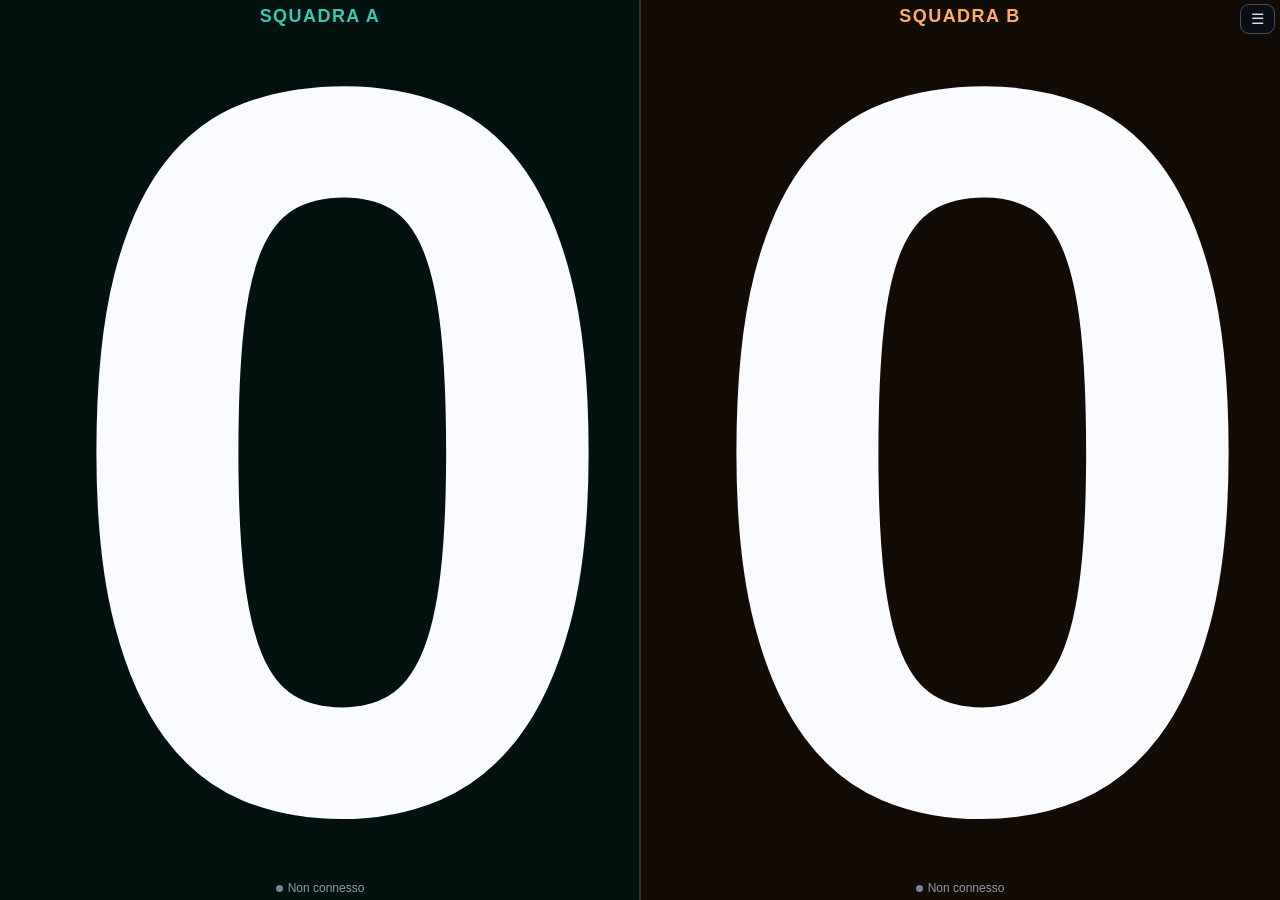
==== commit 7a7bf83a: "Add files via upload" ====
--- a/index.html
+++ b/index.html
@@ -7,9 +7,9 @@
   <meta name="apple-mobile-web-app-capable" content="yes">
   <meta name="apple-mobile-web-app-status-bar-style" content="black-translucent">
   <meta name="description" content="Segnapunti padel Bluetooth per due pulsanti iTAG, versione sperimentale per Bluefy iOS.">
-  <title>Padel BLE · Bluefy</title>
-  <link rel="stylesheet" href="./app.css">
-  <script type="module" src="./app.mjs"></script>
+  <title>Padel BLE · Bluefy · Lettura continua</title>
+  <link rel="stylesheet" href="./app.css?v=poll03">
+  <script type="module" src="./app.mjs?v=poll03"></script>
 </head>
 <body>
   <main id="scoreboard" class="scoreboard" aria-label="Tabellone padel, tocca per aprire le impostazioni">
@@ -32,14 +32,24 @@
 
   <div class="overlay hidden" id="overlay" aria-hidden="true">
     <section class="settings" role="dialog" aria-modal="true" aria-labelledby="settings-title">
-      <div class="settings-head"><div><h1 id="settings-title">Padel BLE</h1><p>Bluefy · prototipo web 0.1</p></div><button class="close" id="close-settings" aria-label="Chiudi impostazioni">×</button></div>
+      <div class="settings-head"><div><h1 id="settings-title">Padel BLE</h1><p>Bluefy · lettura continua FFE1 0.3</p></div><button class="close" id="close-settings" aria-label="Chiudi impostazioni">×</button></div>
       <div class="settings-scroll">
         <div id="notices" class="notice">Per collegare i pulsanti usa Bluefy su iPhone e una pagina HTTPS.</div>
         <div class="setting-section">
           <h2>Dispositivi Bluetooth</h2>
           <div class="device-row"><div><strong>Squadra A</strong><small id="detail-0">Da associare</small></div><div class="device-actions"><button class="primary teal" id="connect-0">Collega A</button><button class="secondary" id="disconnect-0">Scollega</button></div></div>
           <div class="device-row"><div><strong>Squadra B</strong><small id="detail-1">Da associare</small></div><div class="device-actions"><button class="primary orange" id="connect-1">Collega B</button><button class="secondary" id="disconnect-1">Scollega</button></div></div>
-          <p class="hint">Ricerca filtrata sul servizio <code>FFE0</code>, l'unica risultata affidabile nei tuoi test. Ascolto eventi su <code>FFE1</code>.</p>
+          <p class="hint">Ricerca filtrata su <code>FFE0</code>. In Bluefy il metodo principale è ora la lettura continua di <code>FFE1</code>, perché le notifiche non arrivano.</p>
+        </div>
+        <div class="setting-section">
+          <h2>Lettura continua iTAG</h2>
+          <p class="hint"><strong>Novità:</strong> i test mostrano che FFE1 passa da <code>00</code> a <code>01</code> quando premi l’iTAG, per poi tornare a <code>00</code>. L’app ora legge FFE1 ripetutamente e conta solo il passaggio <code>00→01</code>. La lettura si avvia automaticamente dopo il collegamento; puoi fermarla qui.</p>
+          <div class="button-grid">
+            <button class="primary teal" id="toggle-poll-0">Avvia lettura A</button>
+            <button class="primary orange" id="toggle-poll-1">Avvia lettura B</button>
+          </div>
+          <div class="debug-summary" aria-live="polite"><div id="poll-status-0">Squadra A: non attiva</div><div id="poll-status-1">Squadra B: non attiva</div></div>
+          <p class="hint">Tieni Bluefy aperto in primo piano. La lettura continua potrebbe consumare più batteria e perdere pressioni molto brevi; verifica il conteggio premendo lentamente 10 volte per squadra.</p>
         </div>
         <div class="setting-section">
           <h2>Regole della partita</h2>
@@ -57,7 +67,23 @@
           <p class="hint">Clic singolo iTAG: punto dopo 950 ms. Doppio clic: annulla un punto della propria squadra. Notifiche ravvicinate sotto 320 ms vengono ignorate perché gli iTAG possono duplicarle.</p>
           <div class="button-grid"><button class="secondary" id="fullscreen">Schermo intero (se supportato)</button><button class="danger" id="reset">Nuova partita</button></div>
         </div>
-        <div class="setting-section"><div class="log-head"><h2>Registro Bluetooth</h2><div><button class="secondary small" id="copy-log">Copia</button><button class="secondary small" id="clear-log">Pulisci</button></div></div><pre id="log" tabindex="0">Nessun evento.</pre><p class="hint">Se compare «Notifiche attive» ma premendo l'iTAG non appare «NOTIFY FFE1», il problema è prima della logica del punteggio: Bluefy potrebbe non inoltrare le notifiche senza CCCD 0x2902.</p></div>
+        <div class="setting-section debug-section">
+          <h2>Diagnostica avanzata iTAG</h2>
+          <p class="hint">Questi test non modificano la configurazione dell’iTAG e non scrivono dati. Collega prima un iTAG e lascia Bluefy in primo piano.</p>
+          <div class="debug-grid">
+            <button class="secondary" id="inspect-0">Esamina BLE A</button>
+            <button class="secondary" id="inspect-1">Esamina BLE B</button>
+            <button class="secondary" id="observe-0">Ascolta 15 s · A</button>
+            <button class="secondary" id="observe-1">Ascolta 15 s · B</button>
+            <button class="secondary" id="poll-0">Campiona FFE1 · A</button>
+            <button class="secondary" id="poll-1">Campiona FFE1 · B</button>
+            <button class="secondary" id="retry-0">Riattiva notifiche · A</button>
+            <button class="secondary" id="retry-1">Riattiva notifiche · B</button>
+          </div>
+          <p class="hint">«Esamina BLE» controlla proprietà e descrittori; «Ascolta 15 s» conta gli eventi effettivi mentre premi 5 volte; «Campiona» interrompe temporaneamente la lettura continua, confronta valori per 8 s senza assegnare punti e poi la riavvia; «Riattiva» prova stop/start delle notifiche.</p>
+          <div class="debug-summary" id="debug-summary" aria-live="polite">Diagnostica non avviata.</div>
+        </div>
+        <div class="setting-section"><div class="log-head"><h2>Registro Bluetooth</h2><div><button class="secondary small" id="copy-log">Copia</button><button class="secondary small" id="clear-log">Pulisci</button></div></div><pre id="log" tabindex="0">Nessun evento.</pre><p class="hint">Le notifiche possono non arrivare anche se startNotifications è OK: cerca nel registro «POLL TRANSIZIONE 00→01». Per una lettura manuale, ferma prima la lettura continua.</p></div>
       </div>
     </section>
   </div>
--- a/app.css
+++ b/app.css
@@ -11,3 +11,9 @@
 .overlay{position:fixed;z-index:10;inset:0;background:#02060ce0;display:flex;align-items:center;justify-content:center;padding:max(8px,env(safe-area-inset-top)) max(8px,env(safe-area-inset-right)) max(8px,env(safe-area-inset-bottom)) max(8px,env(safe-area-inset-left))}.overlay.hidden{display:none}.settings{display:flex;flex-direction:column;width:min(760px,100%);max-height:100%;background:#141c2a;border:1px solid #32425b;border-radius:15px;box-shadow:0 20px 60px #0009;overflow:hidden}.settings-head{flex:0 0 auto;display:flex;justify-content:space-between;align-items:center;padding:13px 16px;background:#192337;border-bottom:1px solid #314058}.settings-head h1{font-size:21px;margin:0;letter-spacing:.02em}.settings-head p{margin:2px 0 0;font-size:12px;color:#b6c1d4}.close{border:0;color:#fff;background:#334057;border-radius:9px;font-size:28px;width:39px;height:36px;line-height:32px}.settings-scroll{overflow-y:auto;-webkit-overflow-scrolling:touch;overscroll-behavior:contain;padding:13px 16px 18px}.notice{background:#213550;color:#d9e8fc;border:1px solid #356289;padding:10px 12px;border-radius:9px;margin-bottom:12px;font-size:13px}.setting-section{border-top:1px solid #314058;padding:14px 0 3px}.setting-section h2{font-size:16px;margin:0 0 10px}.device-row{display:flex;align-items:center;justify-content:space-between;gap:10px;background:#1e293b;border:1px solid #344258;border-radius:10px;padding:10px;margin:7px 0}.device-row strong{font-size:14px}.device-row small{display:block;color:#aebad0;font-size:11px;margin-top:3px;word-break:break-word}.device-actions{display:flex;gap:6px;flex-shrink:0}.primary,.secondary,.danger{border-radius:8px;border:1px solid #4a5870;padding:10px 12px;color:#fff;background:#29354a;font-weight:650;font-size:12px}.primary{border:0;color:#061417}.primary.teal{background:var(--teal)}.primary.orange{background:var(--orange)}.danger{color:#ffd0d0;border-color:#a15b66;background:#57242b}.small{padding:5px 8px;font-size:11px}.hint{font-size:12px;line-height:1.45;color:#b4c2d6;margin:9px 0}.select-label{display:block;font-size:12px;color:#b4c2d6;margin-bottom:5px}select{display:block;width:100%;border-radius:8px;background:#28344a;color:#fff;border:1px solid #60708d;padding:11px 10px;font-size:14px}.button-grid{display:grid;grid-template-columns:repeat(2,minmax(0,1fr));gap:7px;margin:8px 0 12px}.log-head{display:flex;justify-content:space-between;align-items:center;gap:8px}.log-head>div{display:flex;gap:6px}.log-head h2{margin:0}pre{max-height:210px;overflow:auto;background:#080e19;border:1px solid #30405b;border-radius:9px;padding:12px;color:#bbc9da;font-family:ui-monospace,SFMono-Regular,Consolas,monospace;font-size:11px;line-height:1.45;white-space:pre-wrap;overflow-wrap:anywhere}
 @media (orientation:portrait){#portrait-note{display:block}.team-name{font-size:12px}.big-score{letter-spacing:-.055em}}
 @media(max-width:410px){.device-row{align-items:flex-start;flex-direction:column}.device-actions{width:100%}.device-actions button{flex:1}}
+
+/* Diagnostica Bluefy 0.2 */
+.debug-grid{display:grid;grid-template-columns:repeat(2,minmax(0,1fr));gap:10px;margin:12px 0}
+.debug-grid button{min-width:0;min-height:44px;white-space:normal;line-height:1.25}
+.debug-summary{background:#071627;border:1px solid #294560;border-radius:13px;padding:12px 14px;color:#b3def4;font-size:13px;line-height:1.5;margin-top:8px;white-space:pre-line}
+@media(max-width:440px){.debug-grid{grid-template-columns:1fr 1fr;gap:8px}.debug-grid button{font-size:12px;padding:10px 6px}}
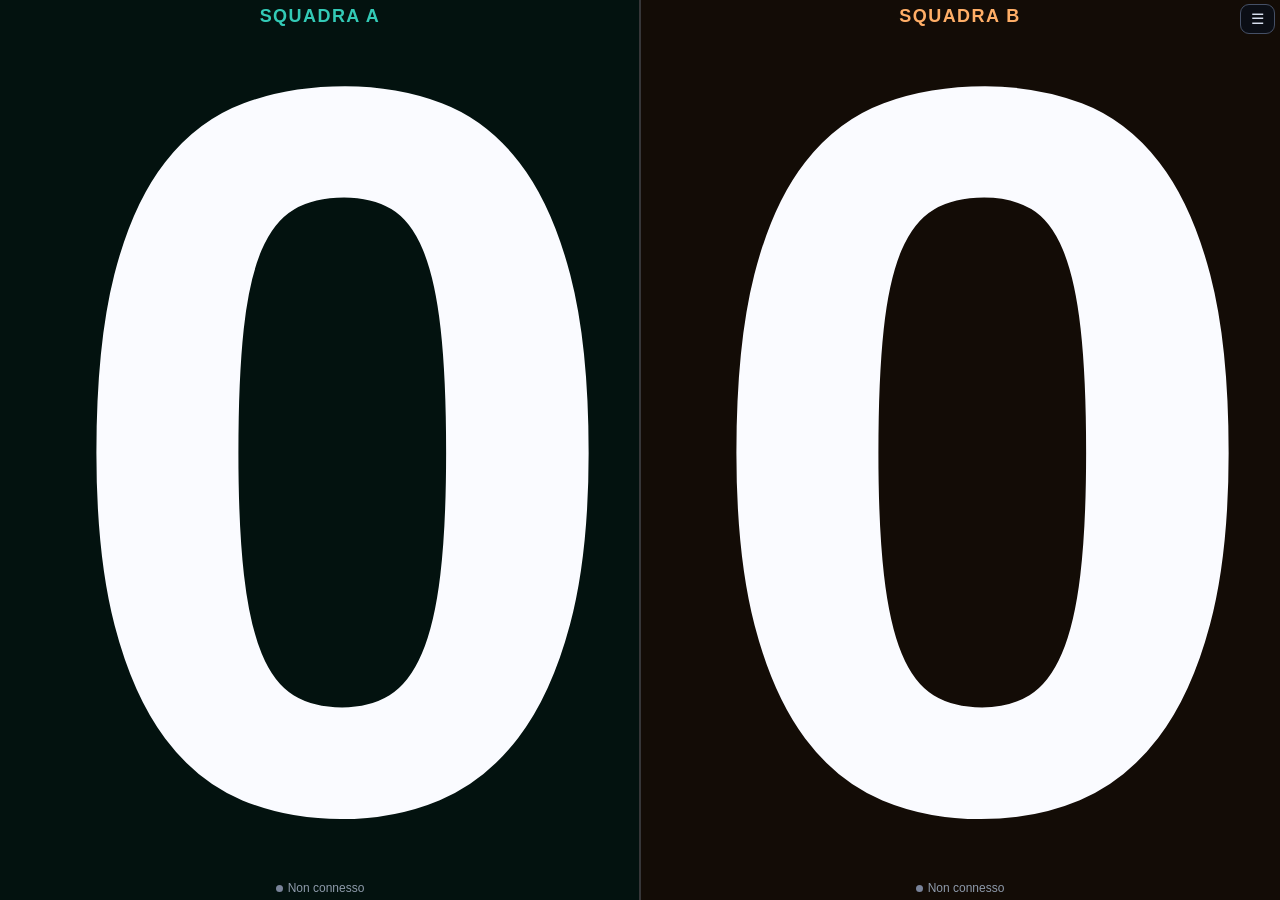
==== commit 155c7432: "Add files via upload" ====
--- a/index.html
+++ b/index.html
@@ -8,8 +8,8 @@
   <meta name="apple-mobile-web-app-status-bar-style" content="black-translucent">
   <meta name="description" content="Segnapunti padel Bluetooth per due pulsanti iTAG, versione sperimentale per Bluefy iOS.">
   <title>Padel BLE · Bluefy · Lettura continua</title>
-  <link rel="stylesheet" href="./app.css?v=poll03">
-  <script type="module" src="./app.mjs?v=poll03"></script>
+  <link rel="stylesheet" href="./app.css?v=poll04">
+  <script type="module" src="./app.mjs?v=poll04"></script>
 </head>
 <body>
   <main id="scoreboard" class="scoreboard" aria-label="Tabellone padel, tocca per aprire le impostazioni">
@@ -32,7 +32,7 @@
 
   <div class="overlay hidden" id="overlay" aria-hidden="true">
     <section class="settings" role="dialog" aria-modal="true" aria-labelledby="settings-title">
-      <div class="settings-head"><div><h1 id="settings-title">Padel BLE</h1><p>Bluefy · lettura continua FFE1 0.3</p></div><button class="close" id="close-settings" aria-label="Chiudi impostazioni">×</button></div>
+      <div class="settings-head"><div><h1 id="settings-title">Padel BLE</h1><p>Bluefy · polling ottimizzato 0.4</p></div><button class="close" id="close-settings" aria-label="Chiudi impostazioni">×</button></div>
       <div class="settings-scroll">
         <div id="notices" class="notice">Per collegare i pulsanti usa Bluefy su iPhone e una pagina HTTPS.</div>
         <div class="setting-section">
@@ -42,13 +42,17 @@
           <p class="hint">Ricerca filtrata su <code>FFE0</code>. In Bluefy il metodo principale è ora la lettura continua di <code>FFE1</code>, perché le notifiche non arrivano.</p>
         </div>
         <div class="setting-section">
-          <h2>Lettura continua iTAG</h2>
+          <h2>Lettura iTAG ottimizzata</h2>
           <p class="hint"><strong>Novità:</strong> i test mostrano che FFE1 passa da <code>00</code> a <code>01</code> quando premi l’iTAG, per poi tornare a <code>00</code>. L’app ora legge FFE1 ripetutamente e conta solo il passaggio <code>00→01</code>. La lettura si avvia automaticamente dopo il collegamento; puoi fermarla qui.</p>
           <div class="button-grid">
             <button class="primary teal" id="toggle-poll-0">Avvia lettura A</button>
             <button class="primary orange" id="toggle-poll-1">Avvia lettura B</button>
           </div>
-          <div class="debug-summary" aria-live="polite"><div id="poll-status-0">Squadra A: non attiva</div><div id="poll-status-1">Squadra B: non attiva</div></div>
+          <div class="button-grid"><button class="secondary" id="reconnect-0">Ripristina BLE A</button><button class="secondary" id="reconnect-1">Ripristina BLE B</button></div>
+          <div class="debug-summary" aria-live="off"><div id="poll-status-0">Squadra A: non attiva</div><div id="poll-status-1">Squadra B: non attiva</div></div>
+          <p id="performance-warning-0" class="perf-warning" role="status"></p>
+          <p id="performance-warning-1" class="perf-warning" role="status"></p>
+          <p class="hint">Velocità in <strong>letture/s (ultimi 10 secondi)</strong> e durata media della richiesta GATT. Se compare un avviso di lettura lenta, alcune pressioni potrebbero essere perse. Puoi provare «Ripristina BLE», che disconnette e riconnette quel pulsante senza azzerare il punteggio; durante l'operazione le pressioni non vengono ricevute. I contatori vengono aggiornati solo una volta al secondo per non rallentare Bluefy.</p>
           <p class="hint">Tieni Bluefy aperto in primo piano. La lettura continua potrebbe consumare più batteria e perdere pressioni molto brevi; verifica il conteggio premendo lentamente 10 volte per squadra.</p>
         </div>
         <div class="setting-section">
--- a/app.css
+++ b/app.css
@@ -17,3 +17,9 @@
 .debug-grid button{min-width:0;min-height:44px;white-space:normal;line-height:1.25}
 .debug-summary{background:#071627;border:1px solid #294560;border-radius:13px;padding:12px 14px;color:#b3def4;font-size:13px;line-height:1.5;margin-top:8px;white-space:pre-line}
 @media(max-width:440px){.debug-grid{grid-template-columns:1fr 1fr;gap:8px}.debug-grid button{font-size:12px;padding:10px 6px}}
+
+/* Performance warning, only visible when polling cannot keep up. */
+.perf-warning { color: #ffb27b; font-size: .83rem; font-weight: 700; margin: 6px 0 2px; }
+.perf-warning:empty { display:none; }
+.indicator.slow { color:#ffb27b; }
+.indicator.slow .status-dot { background:#ff8f55; }
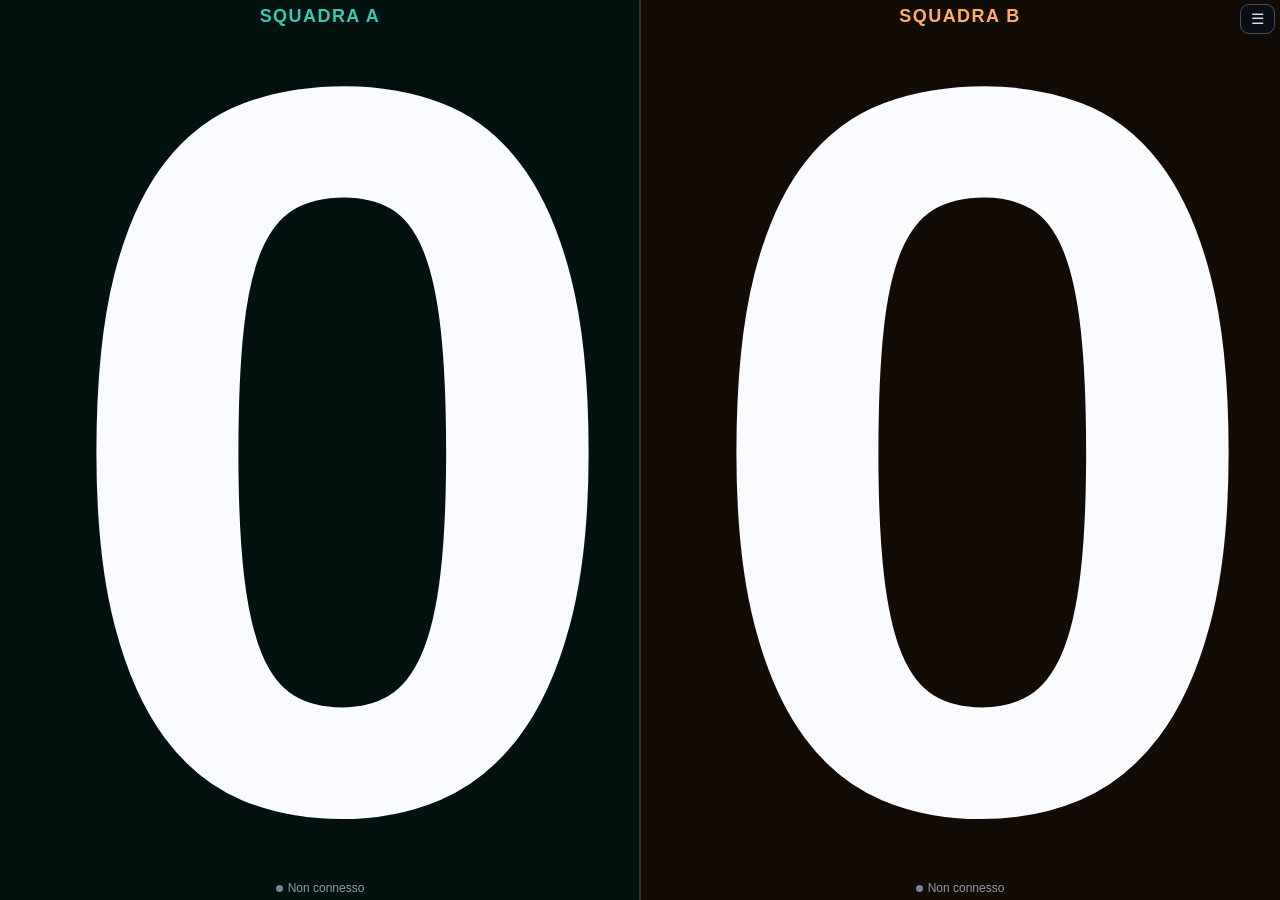
==== commit 36e92fc7: "Add files via upload" ====
--- a/index.html
+++ b/index.html
@@ -8,8 +8,8 @@
   <meta name="apple-mobile-web-app-status-bar-style" content="black-translucent">
   <meta name="description" content="Segnapunti padel Bluetooth per due pulsanti iTAG, versione sperimentale per Bluefy iOS.">
   <title>Padel BLE · Bluefy · Lettura continua</title>
-  <link rel="stylesheet" href="./app.css?v=poll04">
-  <script type="module" src="./app.mjs?v=poll04"></script>
+  <link rel="stylesheet" href="./app.css?v=compat05">
+  <script type="module" src="./app.mjs?v=compat05"></script>
 </head>
 <body>
   <main id="scoreboard" class="scoreboard" aria-label="Tabellone padel, tocca per aprire le impostazioni">
@@ -32,7 +32,7 @@
 
   <div class="overlay hidden" id="overlay" aria-hidden="true">
     <section class="settings" role="dialog" aria-modal="true" aria-labelledby="settings-title">
-      <div class="settings-head"><div><h1 id="settings-title">Padel BLE</h1><p>Bluefy · polling ottimizzato 0.4</p></div><button class="close" id="close-settings" aria-label="Chiudi impostazioni">×</button></div>
+      <div class="settings-head"><div><h1 id="settings-title">Padel BLE</h1><p>Bluefy · compatibilità iTAG 0.5</p></div><button class="close" id="close-settings" aria-label="Chiudi impostazioni">×</button></div>
       <div class="settings-scroll">
         <div id="notices" class="notice">Per collegare i pulsanti usa Bluefy su iPhone e una pagina HTTPS.</div>
         <div class="setting-section">
@@ -42,8 +42,8 @@
           <p class="hint">Ricerca filtrata su <code>FFE0</code>. In Bluefy il metodo principale è ora la lettura continua di <code>FFE1</code>, perché le notifiche non arrivano.</p>
         </div>
         <div class="setting-section">
-          <h2>Lettura iTAG ottimizzata</h2>
-          <p class="hint"><strong>Novità:</strong> i test mostrano che FFE1 passa da <code>00</code> a <code>01</code> quando premi l’iTAG, per poi tornare a <code>00</code>. L’app ora legge FFE1 ripetutamente e conta solo il passaggio <code>00→01</code>. La lettura si avvia automaticamente dopo il collegamento; puoi fermarla qui.</p>
+          <h2>Lettura iTAG · compatibilità 0.5</h2>
+          <p class="hint"><strong>Novità:</strong> i test mostrano che FFE1 passa da <code>00</code> a <code>01</code> quando premi l’iTAG, per poi tornare a <code>00</code>. L’app ora legge FFE1 ripetutamente e conta solo il passaggio <code>00→01</code>. Come nella 0.3 funzionante, l’app prova prima <code>startNotifications()</code> e poi avvia le letture. Se i valori <code>01</code> vengono rilevati, abbiamo recuperato le pressioni; puoi fermare la lettura qui.</p>
           <div class="button-grid">
             <button class="primary teal" id="toggle-poll-0">Avvia lettura A</button>
             <button class="primary orange" id="toggle-poll-1">Avvia lettura B</button>
@@ -52,7 +52,7 @@
           <div class="debug-summary" aria-live="off"><div id="poll-status-0">Squadra A: non attiva</div><div id="poll-status-1">Squadra B: non attiva</div></div>
           <p id="performance-warning-0" class="perf-warning" role="status"></p>
           <p id="performance-warning-1" class="perf-warning" role="status"></p>
-          <p class="hint">Velocità in <strong>letture/s (ultimi 10 secondi)</strong> e durata media della richiesta GATT. Se compare un avviso di lettura lenta, alcune pressioni potrebbero essere perse. Puoi provare «Ripristina BLE», che disconnette e riconnette quel pulsante senza azzerare il punteggio; durante l'operazione le pressioni non vengono ricevute. I contatori vengono aggiornati solo una volta al secondo per non rallentare Bluefy.</p>
+          <p class="hint">Velocità in <strong>letture/s (ultimi 10 secondi)</strong> e durata media della richiesta GATT. I contatori <code>00</code> e <code>01</code> riportano i campioni READ effettivamente letti: se <code>01</code> resta a zero, la pagina non sta vedendo gli impulsi. Se compare un avviso di lettura lenta, alcune pressioni potrebbero essere perse. Puoi provare «Ripristina BLE», che disconnette e riconnette quel pulsante senza azzerare il punteggio; durante l'operazione le pressioni non vengono ricevute. I contatori vengono aggiornati solo una volta al secondo per non rallentare Bluefy.</p>
           <p class="hint">Tieni Bluefy aperto in primo piano. La lettura continua potrebbe consumare più batteria e perdere pressioni molto brevi; verifica il conteggio premendo lentamente 10 volte per squadra.</p>
         </div>
         <div class="setting-section">
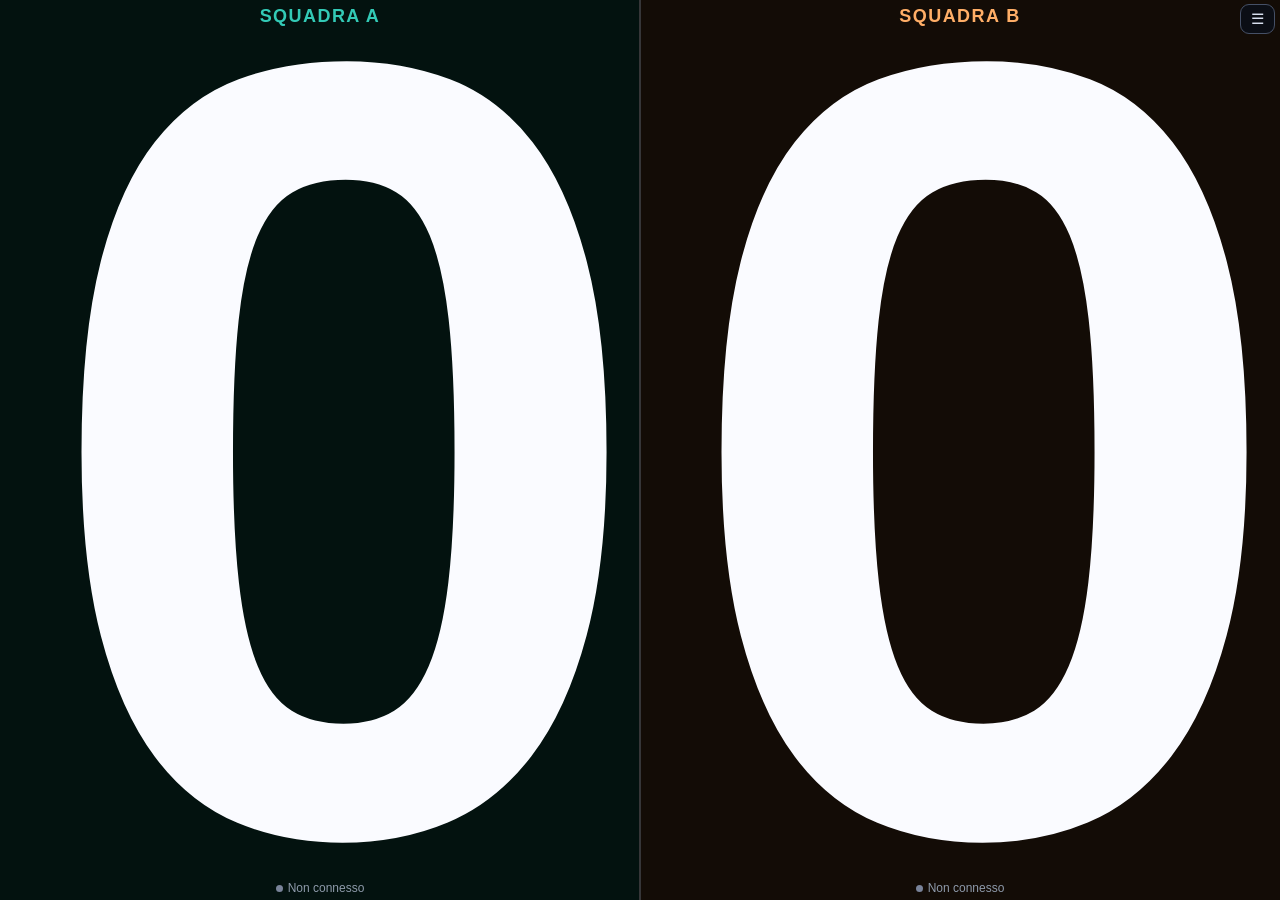
==== commit d16a63b1: "Add files via upload" ====
--- a/index.html
+++ b/index.html
@@ -8,8 +8,8 @@
   <meta name="apple-mobile-web-app-status-bar-style" content="black-translucent">
   <meta name="description" content="Segnapunti padel Bluetooth per due pulsanti iTAG, versione sperimentale per Bluefy iOS.">
   <title>Padel BLE · Bluefy · Lettura continua</title>
-  <link rel="stylesheet" href="./app.css?v=compat05">
-  <script type="module" src="./app.mjs?v=compat05"></script>
+  <link rel="stylesheet" href="./app.css?v=compat051">
+  <script type="module" src="./app.mjs?v=compat051"></script>
 </head>
 <body>
   <main id="scoreboard" class="scoreboard" aria-label="Tabellone padel, tocca per aprire le impostazioni">
@@ -32,7 +32,7 @@
 
   <div class="overlay hidden" id="overlay" aria-hidden="true">
     <section class="settings" role="dialog" aria-modal="true" aria-labelledby="settings-title">
-      <div class="settings-head"><div><h1 id="settings-title">Padel BLE</h1><p>Bluefy · compatibilità iTAG 0.5</p></div><button class="close" id="close-settings" aria-label="Chiudi impostazioni">×</button></div>
+      <div class="settings-head"><div><h1 id="settings-title">Padel BLE</h1><p>Bluefy · compatibilità iTAG 0.5.1</p></div><button class="close" id="close-settings" aria-label="Chiudi impostazioni">×</button></div>
       <div class="settings-scroll">
         <div id="notices" class="notice">Per collegare i pulsanti usa Bluefy su iPhone e una pagina HTTPS.</div>
         <div class="setting-section">
